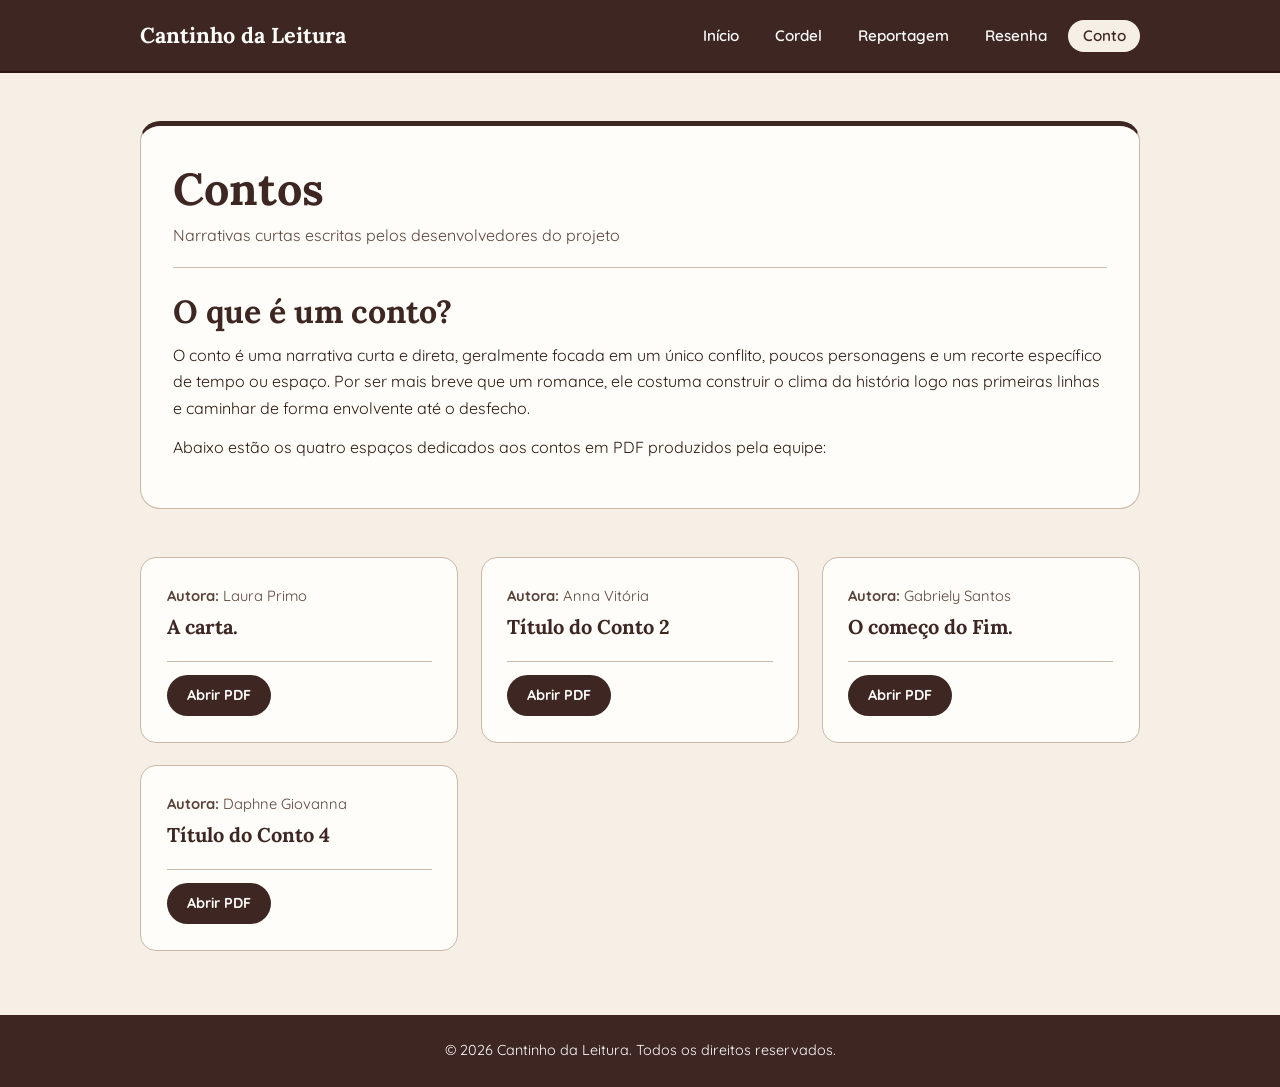
==== contos.html @ 7494fa1b "Fix HTML encoding issues in contos.html" ====
<!DOCTYPE html>
<html lang="pt-BR">
<head>
  <meta charset="UTF-8">
  <meta name="viewport" content="width=device-width, initial-scale=1.0">
  <title>Cantinho da Leitura | Contos</title>

  <link rel="icon" type="image/png" href="imagens/favicon.png">

  <link rel="preconnect" href="https://fonts.googleapis.com">
  <link rel="preconnect" href="https://fonts.gstatic.com" crossorigin>
  <link href="https://fonts.googleapis.com/css2?family=Lora:ital,wght@0,500;0,700;1,400&family=Quicksand:wght@400;600;700&display=swap" rel="stylesheet">

  <link rel="stylesheet" href="style.css">
</head>
<body>

  <header>
    <div class="container cabecalho-conteudo">
      <span class="logo">Cantinho da Leitura</span>

      <nav aria-label="Menu principal">
        <ul class="menu">
          <li><a href="index.html">Início</a></li>
          <li><a href="cordel.html">Cordel</a></li>
          <li><a href="repor.html">Reportagem</a></li>
          <li><a href="resenha.html">Resenha</a></li>
          <li><a href="contos.html" aria-current="page">Conto</a></li>
        </ul>
      </nav>
    </div>
  </header>

  <main>
    <section class="resumo-conto">
      <div class="container">
        <div class="caixa-resumo">
          <h1>Contos</h1>
          <p class="subtitulo-pagina">Narrativas curtas escritas pelos desenvolvedores do projeto</p>

          <div class="resumo-texto">
            <h2>O que é um conto?</h2>
            <p>
              O conto é uma narrativa curta e direta, geralmente focada em um único conflito,
              poucos personagens e um recorte específico de tempo ou espaço. Por ser mais breve
              que um romance, ele costuma construir o clima da história logo nas primeiras linhas
              e caminhar de forma envolvente até o desfecho.
            </p>
            <p>
              Abaixo estão os quatro espaços dedicados aos contos em PDF produzidos pela equipe:
            </p>
          </div>
        </div>
      </div>
    </section>

    <section class="secao-repositorios">
      <div class="container">
        <div class="grid-contos">

       
          <article class="card-conto">
            <div class="info-conto">
              <p class="autor-conto"><strong>Autora:</strong> Laura Primo </p>
              <h3>A carta.</h3>
            </div>
            <div class="acoes-pdf">
              <a href="conto - Laura Primo.pdf" target="_blank" rel="noopener noreferrer" class="botao-pdf">Abrir PDF</a>
            </div>
          </article>

          <article class="card-conto">
            <div class="info-conto">
              <p class="autor-conto"><strong>Autora:</strong> Anna Vitória</p>
              <h3>Título do Conto 2</h3>
            </div>
            <div class="acoes-pdf">
              <a href="pdfs/conto-2.pdf" target="_blank" rel="noopener noreferrer" class="botao-pdf">Abrir PDF</a>
            </div>
          </article>

          <article class="card-conto">
            <div class="info-conto">
              <p class="autor-conto"><strong>Autora:</strong> Gabriely Santos</p>
              <h3>O começo do Fim.</h3>
            </div>
            <div class="acoes-pdf">
              <a href="gabriely_conto.pdf" target="_blank" rel="noopener noreferrer" class="botao-pdf">Abrir PDF</a>
            </div>
          </article>

          <article class="card-conto">
            <div class="info-conto">
              <p class="autor-conto"><strong>Autora:</strong> Daphne Giovanna </p>
              <h3>Título do Conto 4</h3>
            </div>
            <div class="acoes-pdf">
              <a href="pdfs/conto-4.pdf" target="_blank" rel="noopener noreferrer" class="botao-pdf">Abrir PDF</a>
            </div>
          </article>

        </div>
      </div>
    </section>
  </main>

  <footer class="rodape">
    <div class="container">
      <p>&copy; 2026 Cantinho da Leitura. Todos os direitos reservados.</p>
    </div>
  </footer>

</body>
</html>
---- style.css ----
:root {
  --cor-primaria: #3e2723;     
  --cor-secundaria: #5d3a2e;    
  --cor-acento: #8d6e63;        
  --cor-fundo: #f6efe6;         
  --cor-fundo-card: #fffdf9;    
  --cor-borda: #cbb8a6;      
  --cor-texto: #2c1810;         
  --cor-texto-suave: #5a4339;   
  --cor-texto-inv: #fffdf9;     
  --fonte-titulo: 'Lora', Georgia, serif;
  --fonte-corpo: 'Quicksand', sans-serif;
}
*,
*::before,
*::after {
  box-sizing: border-box;
  margin: 0;
  padding: 0;
}

html {
  font-size: 16px;
  scroll-behavior: smooth;
}

body {
  font-family: var(--fonte-corpo);
  background-color: var(--cor-fundo);
  color: var(--cor-texto);
  line-height: 1.65;
}

.container {
  width: 90%;
  max-width: 1000px;
  margin: 0 auto;
}

h1, h2, h3 {
  font-family: var(--fonte-titulo);
  color: var(--cor-primaria);
  line-height: 1.25;
}

h1 {
  font-size: clamp(1.9rem, 4vw, 2.8rem);
  font-weight: 700;
}

h2 {
  font-size: clamp(1.5rem, 3vw, 2rem);
  font-weight: 700;
}

h3 {
  font-size: 1.25rem;
  font-weight: 700;
}

a:focus-visible {
  outline: 2px solid var(--cor-primaria);
  outline-offset: 3px;
  border-radius: 4px;
}

header {
  background-color: var(--cor-primaria);
  border-bottom: 2px solid var(--cor-texto);
}

.cabecalho-conteudo {
  display: flex;
  justify-content: space-between;
  align-items: center;
  flex-wrap: wrap;
  gap: 1rem;
  padding: 1.1rem 0;
}

.logo {
  font-family: var(--fonte-titulo);
  font-size: 1.35rem;
  font-weight: 700;
  color: var(--cor-texto-inv);
}

.menu {
  list-style: none;
  display: flex;
  flex-wrap: wrap;
  gap: 0.45rem;
}

.menu a {
  text-decoration: none;
  color: var(--cor-texto-inv);
  font-weight: 600;
  font-size: 0.95rem;
  padding: 0.4rem 0.9rem;
  border-radius: 999px;
  transition: background-color 0.2s ease, color 0.2s ease;
}

.menu a:hover,
.menu a[aria-current="page"] {
  background-color: var(--cor-fundo);
  color: var(--cor-primaria);
}
.hero {
  padding: 3.5rem 0 2.5rem;
  background: linear-gradient(180deg, rgba(62, 39, 35, 0.14), rgba(246, 239, 230, 0));
}

.hero-caixa {
  background-color: var(--cor-fundo-card);
  border: 1.5px solid var(--cor-borda);
  border-top: 5px solid var(--cor-primaria);
  border-radius: 20px;
  padding: 2.6rem 2rem;
  text-align: center;
}

.etiqueta {
  display: inline-block;
  background-color: var(--cor-primaria);
  color: var(--cor-texto-inv);
  font-size: 0.8rem;
  font-weight: 700;
  text-transform: uppercase;
  letter-spacing: 1px;
  padding: 0.3rem 0.95rem;
  border-radius: 999px;
  margin-bottom: 0.9rem;
}

.hero-caixa h1 {
  margin-bottom: 0.9rem;
  text-shadow: 0 1px 2px rgba(44, 24, 16, 0.12);
}

.hero-caixa p {
  max-width: 620px;
  margin: 0 auto 1.8rem;
  color: var(--cor-texto-suave);
  font-size: 1.05rem;
}

.botao-cta {
  display: inline-block;
  background-color: var(--cor-primaria);
  color: var(--cor-texto-inv);
  text-decoration: none;
  font-weight: 700;
  font-size: 0.95rem;
  padding: 0.75rem 1.65rem;
  border-radius: 999px;
  transition: background-color 0.2s ease;
}

.botao-cta:hover {
  background-color: var(--cor-secundaria);
}

/* === 6. CARDS DOS TRABALHOS === */
.secao-trabalhos {
  padding: 3rem 0 4rem;
}

.cabecalho-secao {
  text-align: center;
  margin-bottom: 2.2rem;
}

.cabecalho-secao h2 {
  margin-bottom: 0.4rem;
}

.cabecalho-secao p {
  color: var(--cor-texto-suave);
}

.grid-cards {
  display: grid;
  grid-template-columns: repeat(auto-fill, minmax(210px, 1fr));
  gap: 1.25rem;
}

.card {
  background-color: var(--cor-fundo-card);
  border: 1.5px solid var(--cor-borda);
  border-radius: 16px;
  padding: 1.5rem;
  display: flex;
  flex-direction: column;
  justify-content: space-between;
  transition: border-color 0.2s ease;
}

.card:hover {
  border-color: var(--cor-primaria);
}

.card h3 {
  margin-bottom: 0.5rem;
}

.card p {
  color: var(--cor-texto-suave);
  font-size: 0.94rem;
  margin-bottom: 1.2rem;
}

.link-card {
  text-decoration: none;
  color: var(--cor-primaria);
  font-weight: 700;
  font-size: 0.92rem;
  align-self: flex-start;
  border-bottom: 2px solid var(--cor-primaria);
  transition: color 0.2s ease, border-color 0.2s ease;
}

.link-card:hover {
  color: var(--cor-acento);
  border-color: var(--cor-acento);
}

.rodape {
  background-color: var(--cor-primaria);
  color: var(--cor-texto-inv);
  padding: 1.5rem 0;
  text-align: center;
  font-size: 0.9rem;
}

@media (max-width: 600px) {
  .cabecalho-conteudo {
    flex-direction: column;
  }

  .hero-caixa {
    padding: 2rem 1.2rem;
  }
}

:root {
  --cor-primaria: #3e2723;     
  --cor-secundaria: #5d3a2e;    
  --cor-acento: #8d6e63;       
  --cor-fundo: #f6efe6;        
  --cor-fundo-card: #fffdf9;    
  --cor-borda: #cbb8a6;        
  --cor-texto: #2c1810;         
  --cor-texto-suave: #5a4339;  
  --cor-texto-inv: #fffdf9;     

  --fonte-titulo: 'Lora', Georgia, serif;
  --fonte-corpo: 'Quicksand', sans-serif;
}

*,
*::before,
*::after {
  box-sizing: border-box;
  margin: 0;
  padding: 0;
}

html {
  font-size: 16px;
  scroll-behavior: smooth;
}

body {
  font-family: var(--fonte-corpo);
  background-color: var(--cor-fundo);
  color: var(--cor-texto);
  line-height: 1.65;
}

.container {
  width: 90%;
  max-width: 1000px;
  margin: 0 auto;
}

h1, h2, h3 {
  font-family: var(--fonte-titulo);
  color: var(--cor-primaria);
  line-height: 1.25;
}

h1 {
  font-size: clamp(1.9rem, 4vw, 2.8rem);
  font-weight: 700;
}

h2 {
  font-size: clamp(1.5rem, 3vw, 2rem);
  font-weight: 700;
}

h3 {
  font-size: 1.25rem;
  font-weight: 700;
}

a:focus-visible {
  outline: 2px solid var(--cor-primaria);
  outline-offset: 3px;
  border-radius: 4px;
}

header {
  background-color: var(--cor-primaria);
  border-bottom: 2px solid var(--cor-texto);
}

.cabecalho-conteudo {
  display: flex;
  justify-content: space-between;
  align-items: center;
  flex-wrap: wrap;
  gap: 1rem;
  padding: 1.1rem 0;
}

.logo {
  font-family: var(--fonte-titulo);
  font-size: 1.35rem;
  font-weight: 700;
  color: var(--cor-texto-inv);
}

.menu {
  list-style: none;
  display: flex;
  flex-wrap: wrap;
  gap: 0.45rem;
}

.menu a {
  text-decoration: none;
  color: var(--cor-texto-inv);
  font-weight: 600;
  font-size: 0.95rem;
  padding: 0.4rem 0.9rem;
  border-radius: 999px;
  transition: background-color 0.2s ease, color 0.2s ease;
}

.menu a:hover,
.menu a[aria-current="page"] {
  background-color: var(--cor-fundo);
  color: var(--cor-primaria);
}

.hero {
  padding: 3.5rem 0 2.5rem;
  background: linear-gradient(180deg, rgba(62, 39, 35, 0.14), rgba(246, 239, 230, 0));
}

.hero-caixa {
  background-color: var(--cor-fundo-card);
  border: 1.5px solid var(--cor-borda);
  border-top: 5px solid var(--cor-primaria);
  border-radius: 20px;
  padding: 2.6rem 2rem;
  text-align: center;
}

.etiqueta {
  display: inline-block;
  background-color: var(--cor-primaria);
  color: var(--cor-texto-inv);
  font-size: 0.8rem;
  font-weight: 700;
  text-transform: uppercase;
  letter-spacing: 1px;
  padding: 0.3rem 0.95rem;
  border-radius: 999px;
  margin-bottom: 0.9rem;
}

.hero-caixa h1 {
  margin-bottom: 0.9rem;
  text-shadow: 0 1px 2px rgba(44, 24, 16, 0.12);
}

.hero-caixa p {
  max-width: 620px;
  margin: 0 auto 1.8rem;
  color: var(--cor-texto-suave);
  font-size: 1.05rem;
}

.botao-cta {
  display: inline-block;
  background-color: var(--cor-primaria);
  color: var(--cor-texto-inv);
  text-decoration: none;
  font-weight: 700;
  font-size: 0.95rem;
  padding: 0.75rem 1.65rem;
  border-radius: 999px;
  transition: background-color 0.2s ease;
}

.botao-cta:hover {
  background-color: var(--cor-secundaria);
}

.secao-trabalhos {
  padding: 3rem 0 4rem;
}

.cabecalho-secao {
  text-align: center;
  margin-bottom: 2.2rem;
}

.cabecalho-secao h2 {
  margin-bottom: 0.4rem;
}

.cabecalho-secao p {
  color: var(--cor-texto-suave);
}

.grid-cards {
  display: grid;
  grid-template-columns: repeat(auto-fill, minmax(210px, 1fr));
  gap: 1.25rem;
}

.card {
  background-color: var(--cor-fundo-card);
  border: 1.5px solid var(--cor-borda);
  border-radius: 16px;
  padding: 1.5rem;
  display: flex;
  flex-direction: column;
  justify-content: space-between;
  transition: border-color 0.2s ease;
}

.card:hover {
  border-color: var(--cor-primaria);
}

.card h3 {
  margin-bottom: 0.5rem;
}

.card p {
  color: var(--cor-texto-suave);
  font-size: 0.94rem;
  margin-bottom: 1.2rem;
}

.link-card {
  text-decoration: none;
  color: var(--cor-primaria);
  font-weight: 700;
  font-size: 0.92rem;
  align-self: flex-start;
  border-bottom: 2px solid var(--cor-primaria);
  transition: color 0.2s ease, border-color 0.2s ease;
}

.link-card:hover {
  color: var(--cor-acento);
  border-color: var(--cor-acento);
}

.resumo-conto {
  padding: 3rem 0 1.5rem;
}

.caixa-resumo {
  background-color: var(--cor-fundo-card);
  border: 1.5px solid var(--cor-borda);
  border-top: 5px solid var(--cor-primaria);
  border-radius: 20px;
  padding: 2.2rem 2rem;
}

.subtitulo-pagina {
  color: var(--cor-texto-suave);
  font-size: 1rem;
  margin-top: 0.3rem;
  margin-bottom: 1.5rem;
  padding-bottom: 1.2rem;
  border-bottom: 1px solid var(--cor-borda);
}

.resumo-texto h2 {
  margin-bottom: 0.6rem;
}

.resumo-texto p {
  color: var(--cor-texto);
  margin-bottom: 0.8rem;
}

.secao-repositorios {
  padding: 1.5rem 0 4rem;
}

.grid-contos {
  display: grid;
  grid-template-columns: repeat(auto-fit, minmax(280px, 1fr));
  gap: 1.4rem;
}

.card-conto {
  background-color: var(--cor-fundo-card);
  border: 1.5px solid var(--cor-borda);
  border-radius: 16px;
  padding: 1.6rem;
  display: flex;
  flex-direction: column;
  justify-content: space-between;
  gap: 1.4rem;
  transition: border-color 0.2s ease;
}

.card-conto:hover {
  border-color: var(--cor-primaria);
}

.autor-conto {
  font-size: 0.92rem;
  color: var(--cor-texto-suave);
  margin-bottom: 0.35rem;
}

.card-conto h3 {
  font-size: 1.25rem;
}

.acoes-pdf {
  padding-top: 0.8rem;
  border-top: 1px solid var(--cor-borda);
}

.botao-pdf {
  display: inline-block;
  background-color: var(--cor-primaria);
  color: var(--cor-texto-inv);
  text-decoration: none;
  font-weight: 700;
  font-size: 0.9rem;
  padding: 0.55rem 1.25rem;
  border-radius: 999px;
  transition: background-color 0.2s ease;
}

.botao-pdf:hover {
  background-color: var(--cor-secundaria);
}

.rodape {
  background-color: var(--cor-primaria);
  color: var(--cor-texto-inv);
  padding: 1.5rem 0;
  text-align: center;
  font-size: 0.9rem;
}

@media (max-width: 600px) {
  .cabecalho-conteudo {
    flex-direction: column;
  }

  .hero-caixa,
  .caixa-resumo {
    padding: 1.8rem 1.2rem;
  }
}

.secao-reportagens {
  padding: 1.5rem 0 4rem;
}

.lista-reportagens {
  display: flex;
  flex-direction: column;
  gap: 1.8rem;
}

.item-reportagem {
  background-color: var(--cor-fundo-card);
  border: 1.5px solid var(--cor-borda);
  border-radius: 18px;
  padding: 1.6rem;
  display: flex;
  align-items: center;
  gap: 1.8rem;
  transition: border-color 0.2s ease;
}

.item-reportagem:hover {
  border-color: var(--cor-primaria);
}

.midia-video {
  flex: 0 0 420px;
  max-width: 100%;
  border-radius: 14px;
  overflow: hidden;
  border: 1px solid var(--cor-borda);
  background-color: var(--cor-primaria);
}

.midia-video video,
.midia-video iframe {
  display: block;
  width: 100%;
  aspect-ratio: 16 / 9;
  border: 0;
}

.info-reportagem {
  flex: 1;
}

.info-reportagem h2 {
  font-size: 1.4rem;
  margin-bottom: 0.45rem;
}

.integrantes-video {
  font-size: 0.92rem;
  color: var(--cor-texto-suave);
  margin-bottom: 0.9rem;
  padding-bottom: 0.7rem;
  border-bottom: 1px solid var(--cor-borda);
}

.trecho-video {
  color: var(--cor-texto);
  font-size: 0.96rem;
}

@media (max-width: 820px) {
  .item-reportagem {
    flex-direction: column;
    align-items: stretch;
  }

  .midia-video {
    flex: none;
    width: 100%;
  }
}
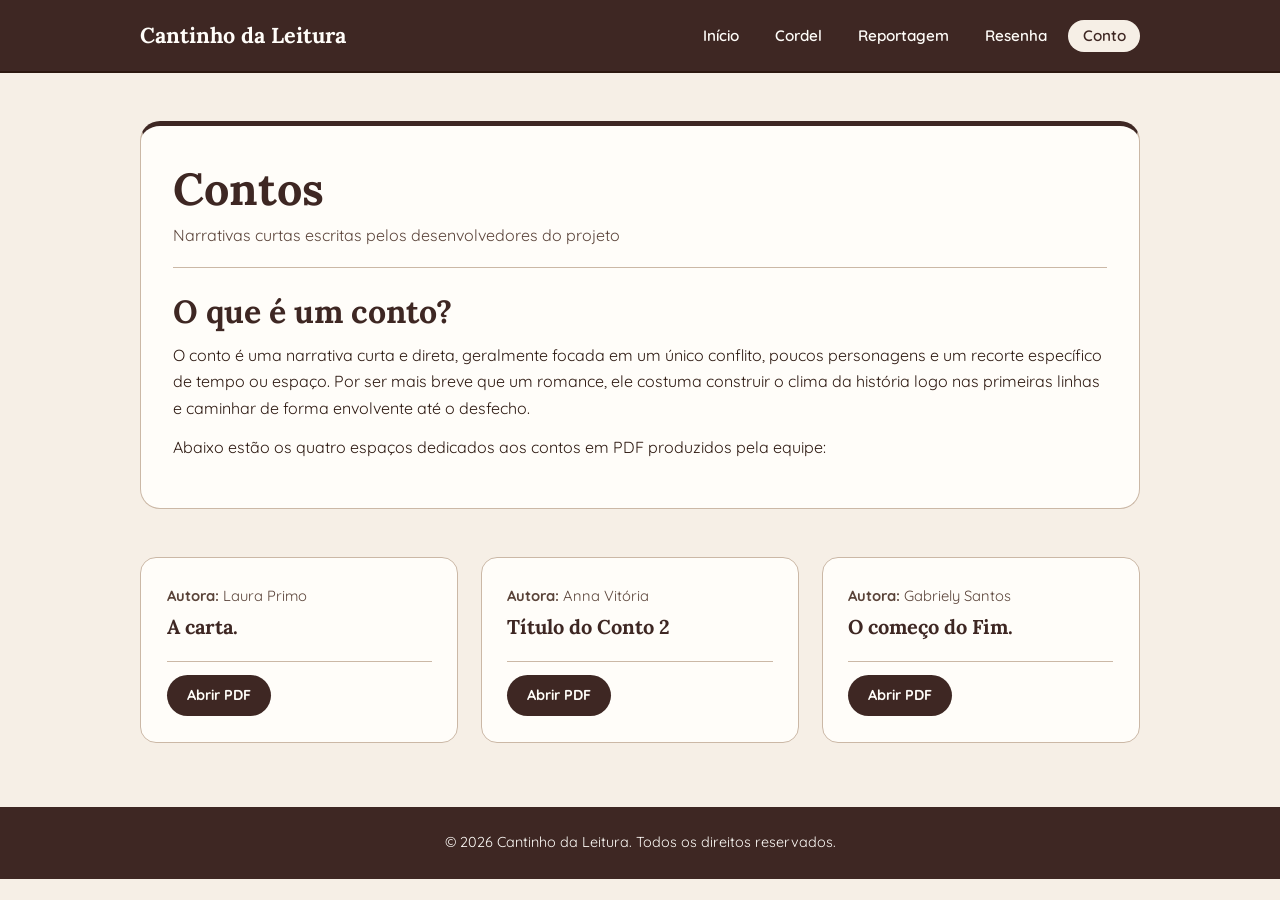
==== commit ed64e190: "Update contos.html" ====
--- a/contos.html
+++ b/contos.html
@@ -5,7 +5,7 @@
   <meta name="viewport" content="width=device-width, initial-scale=1.0">
   <title>Cantinho da Leitura | Contos</title>
 
-  <link rel="icon" type="image/png" href="imagens/favicon.png">
+ <link rel="icon" type="image/png" href="cafe icon.png">
 
   <link rel="preconnect" href="https://fonts.googleapis.com">
   <link rel="preconnect" href="https://fonts.gstatic.com" crossorigin>
@@ -89,16 +89,6 @@
             </div>
           </article>
 
-          <article class="card-conto">
-            <div class="info-conto">
-              <p class="autor-conto"><strong>Autora:</strong> Daphne Giovanna </p>
-              <h3>Título do Conto 4</h3>
-            </div>
-            <div class="acoes-pdf">
-              <a href="pdfs/conto-4.pdf" target="_blank" rel="noopener noreferrer" class="botao-pdf">Abrir PDF</a>
-            </div>
-          </article>
-
         </div>
       </div>
     </section>
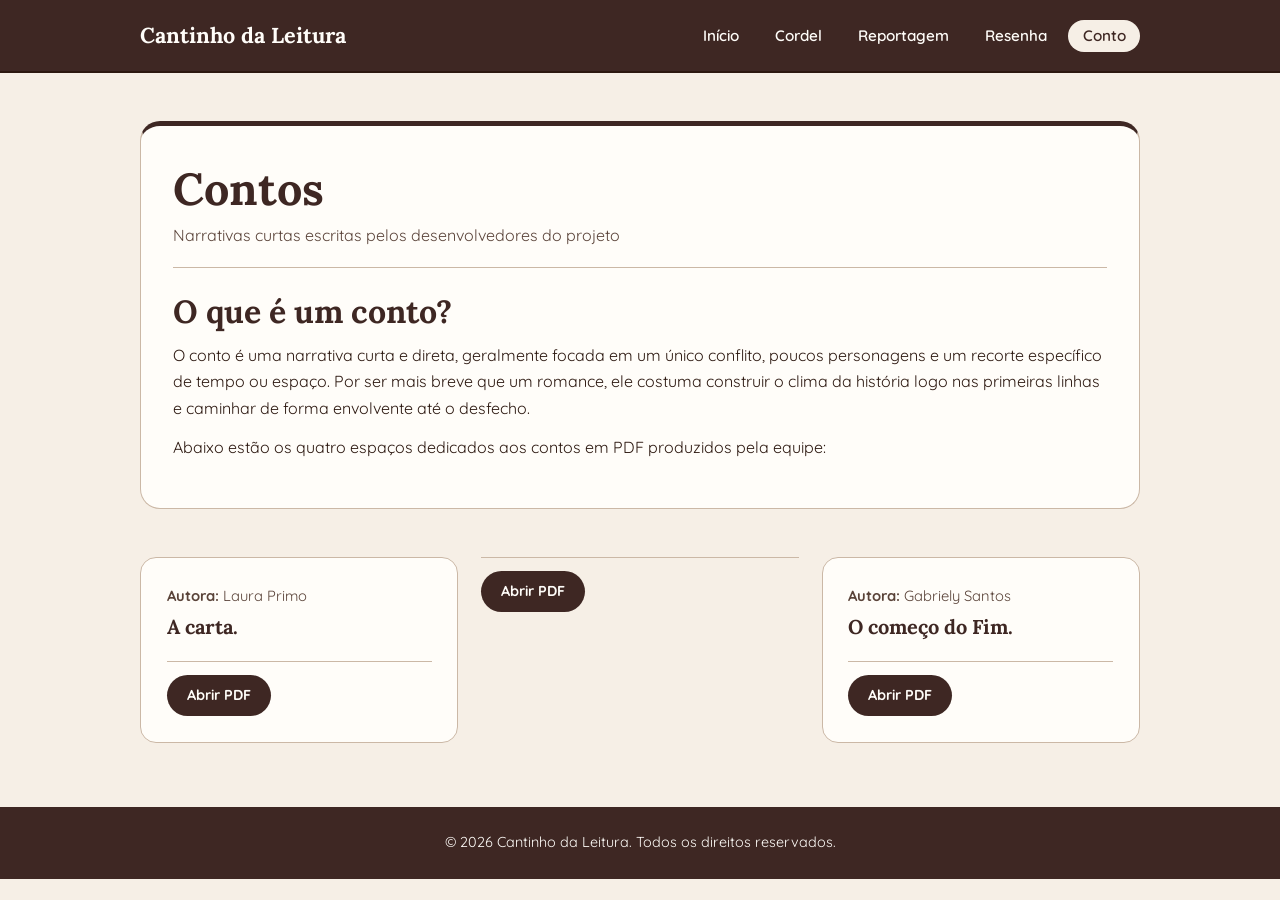
==== commit a0d37ea2: "Fix HTML formatting and structure in contos.html" ====
--- a/contos.html
+++ b/contos.html
@@ -68,12 +68,6 @@
               <a href="conto - Laura Primo.pdf" target="_blank" rel="noopener noreferrer" class="botao-pdf">Abrir PDF</a>
             </div>
           </article>
-
-          <article class="card-conto">
-            <div class="info-conto">
-              <p class="autor-conto"><strong>Autora:</strong> Anna Vitória</p>
-              <h3>Título do Conto 2</h3>
-            </div>
             <div class="acoes-pdf">
               <a href="pdfs/conto-2.pdf" target="_blank" rel="noopener noreferrer" class="botao-pdf">Abrir PDF</a>
             </div>
@@ -89,8 +83,7 @@
             </div>
           </article>
 
-        </div>
-      </div>
+      
     </section>
   </main>
 
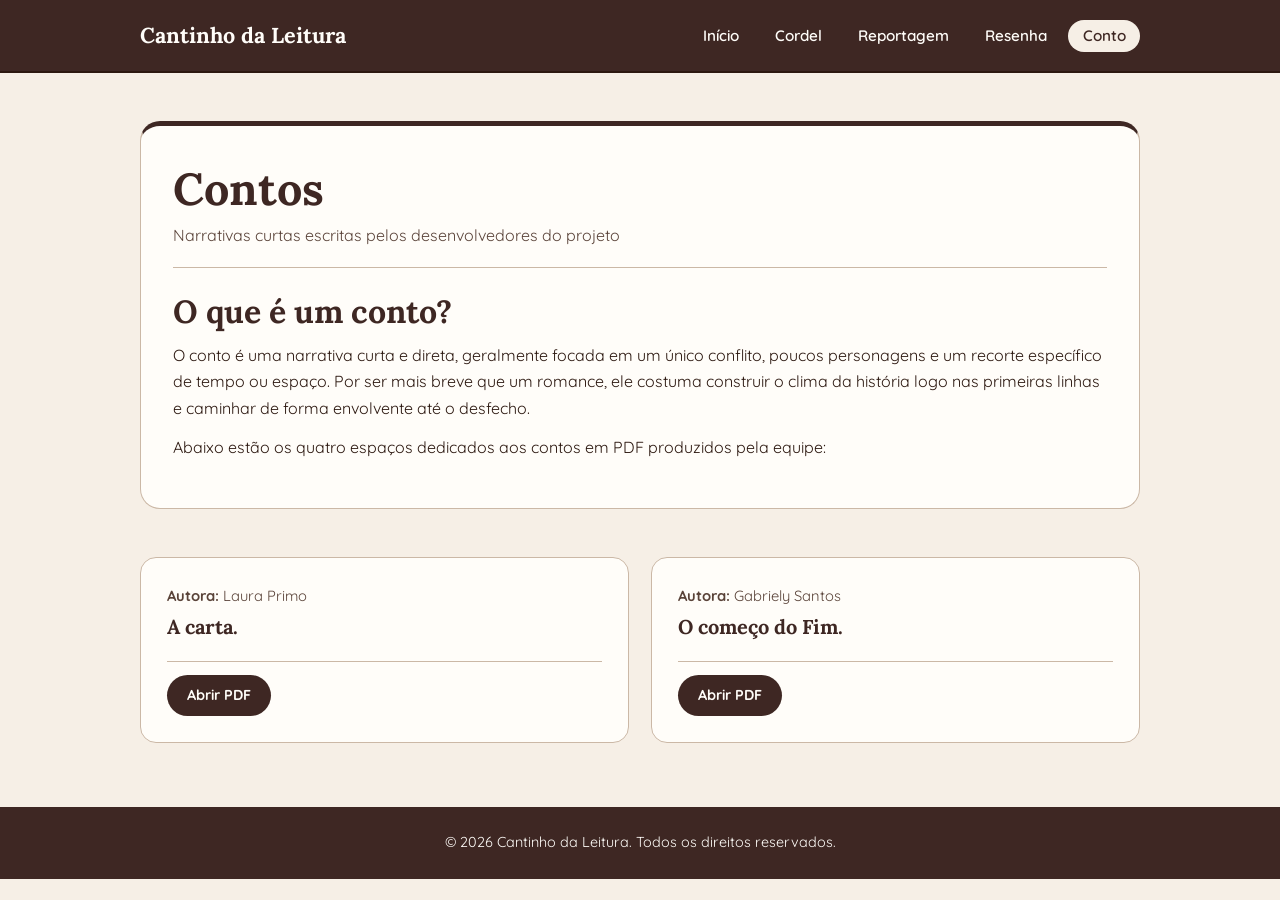
==== commit baf312cd: "Update contos.html" ====
--- a/contos.html
+++ b/contos.html
@@ -68,10 +68,6 @@
               <a href="conto - Laura Primo.pdf" target="_blank" rel="noopener noreferrer" class="botao-pdf">Abrir PDF</a>
             </div>
           </article>
-            <div class="acoes-pdf">
-              <a href="pdfs/conto-2.pdf" target="_blank" rel="noopener noreferrer" class="botao-pdf">Abrir PDF</a>
-            </div>
-          </article>
 
           <article class="card-conto">
             <div class="info-conto">
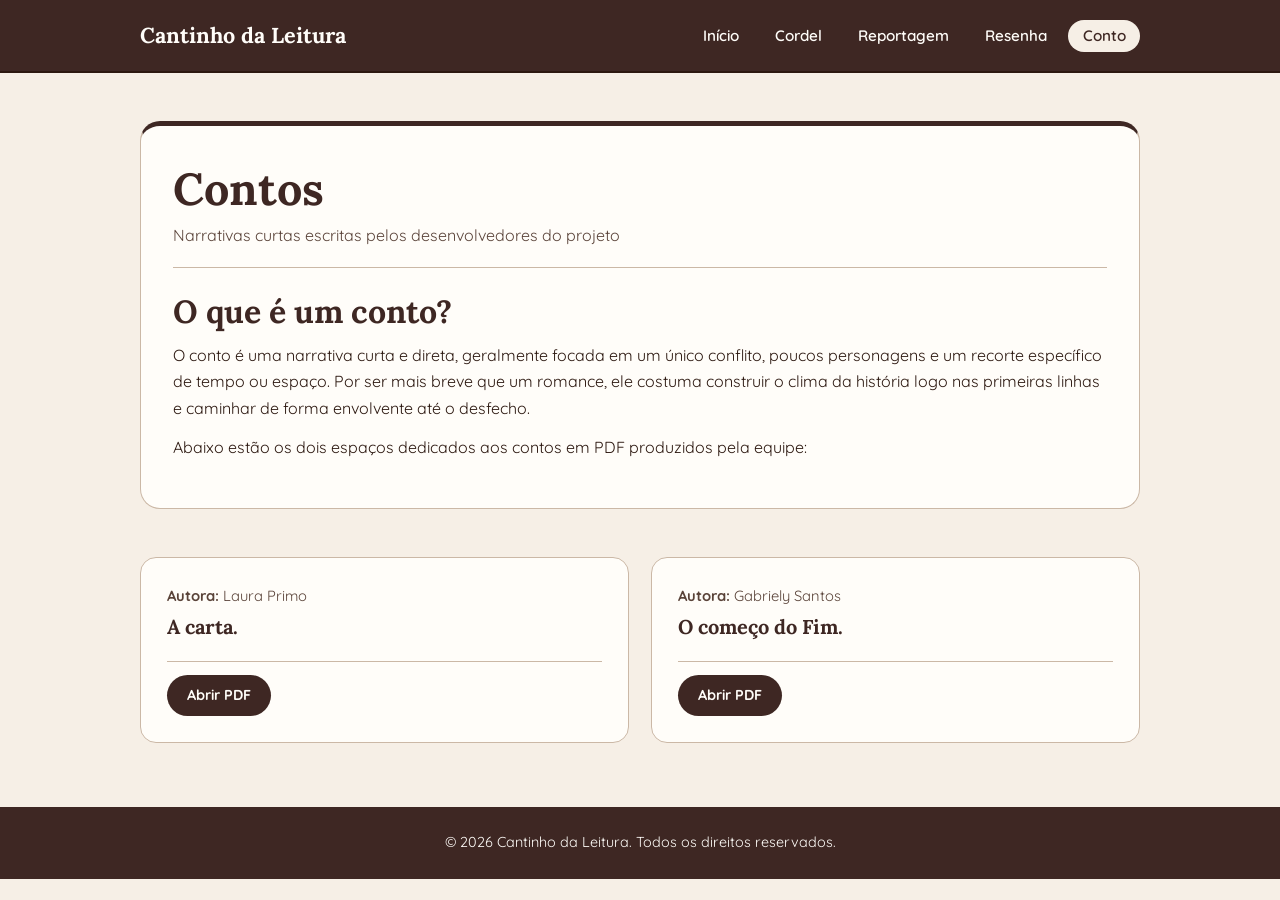
==== commit de7931d6: "Fix HTML formatting issues in contos.html" ====
--- a/contos.html
+++ b/contos.html
@@ -47,7 +47,7 @@
               e caminhar de forma envolvente até o desfecho.
             </p>
             <p>
-              Abaixo estão os quatro espaços dedicados aos contos em PDF produzidos pela equipe:
+              Abaixo estão os dois espaços dedicados aos contos em PDF produzidos pela equipe:
             </p>
           </div>
         </div>
